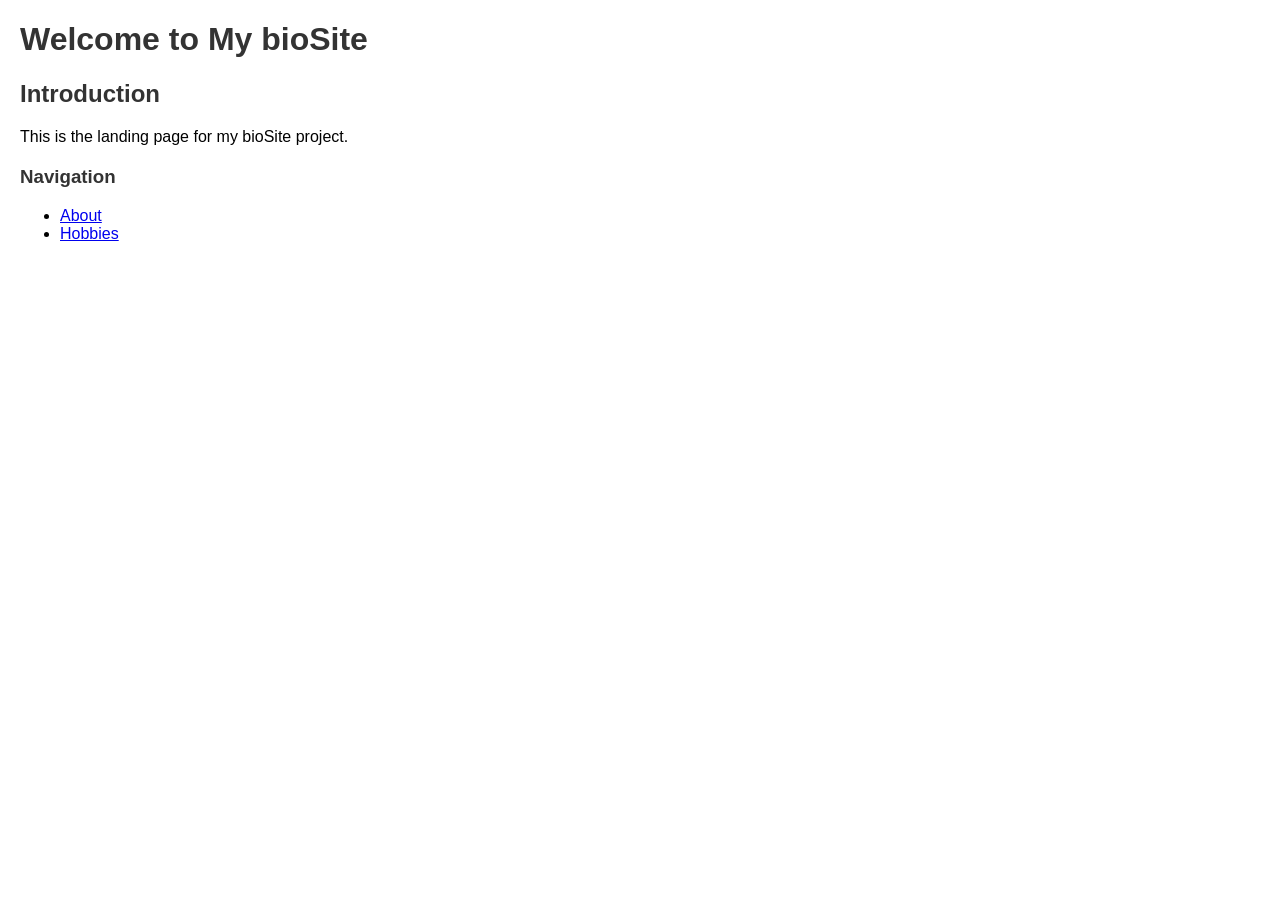
==== index.html @ 1d74eda8 "Added bioSite HTML pages, CSS file, and descriptions" ====
<!--
  Sheridan Dela Cruz
  CSD 340
  Module 6.3
  July 2, 2026
  Description: This page serves as the main landing page for my CSD 340 bioSite Web Development Project. 
-->

<!DOCTYPE html>
<html lang="en">
<head>
  <meta charset="UTF-8">

  <!-- Page title shown in browser tab -->
  <title>bioSite | Home</title>

  <!-- Link to shared CSS file -->
  <link rel="stylesheet" href="styles.css">
</head>
<body>

  <!-- Main page heading -->
  <h1>Welcome to My bioSite</h1>

  <!-- Section introducing the site -->
  <h2>Introduction</h2>
  <div>
    <p>This is the landing page for my bioSite project.</p>
  </div>

  <!-- Navigation section -->
  <h3>Navigation</h3>
  <div>
    <ul>
      <!-- Links to other pages -->
      <li><a href="about.html">About</a></li>
      <li><a href="hobbies.html">Hobbies</a></li>
    </ul>
  </div>

</body>
</html>
---- styles.css ----
/*
  Sheridan Dela Cruz
  CSD 340
  Assignment 6.3
  July 2, 2026
  Description: This stylesheet provides basic layout and typography styling for my CSD 340 bioSite Web Development Project.
*/

body {
  font-family: Arial, sans-serif;
  margin: 20px;
  padding: 0;
}

h1, h2, h3 {
  color: #333;
}

div {
  margin-bottom: 20px;
}
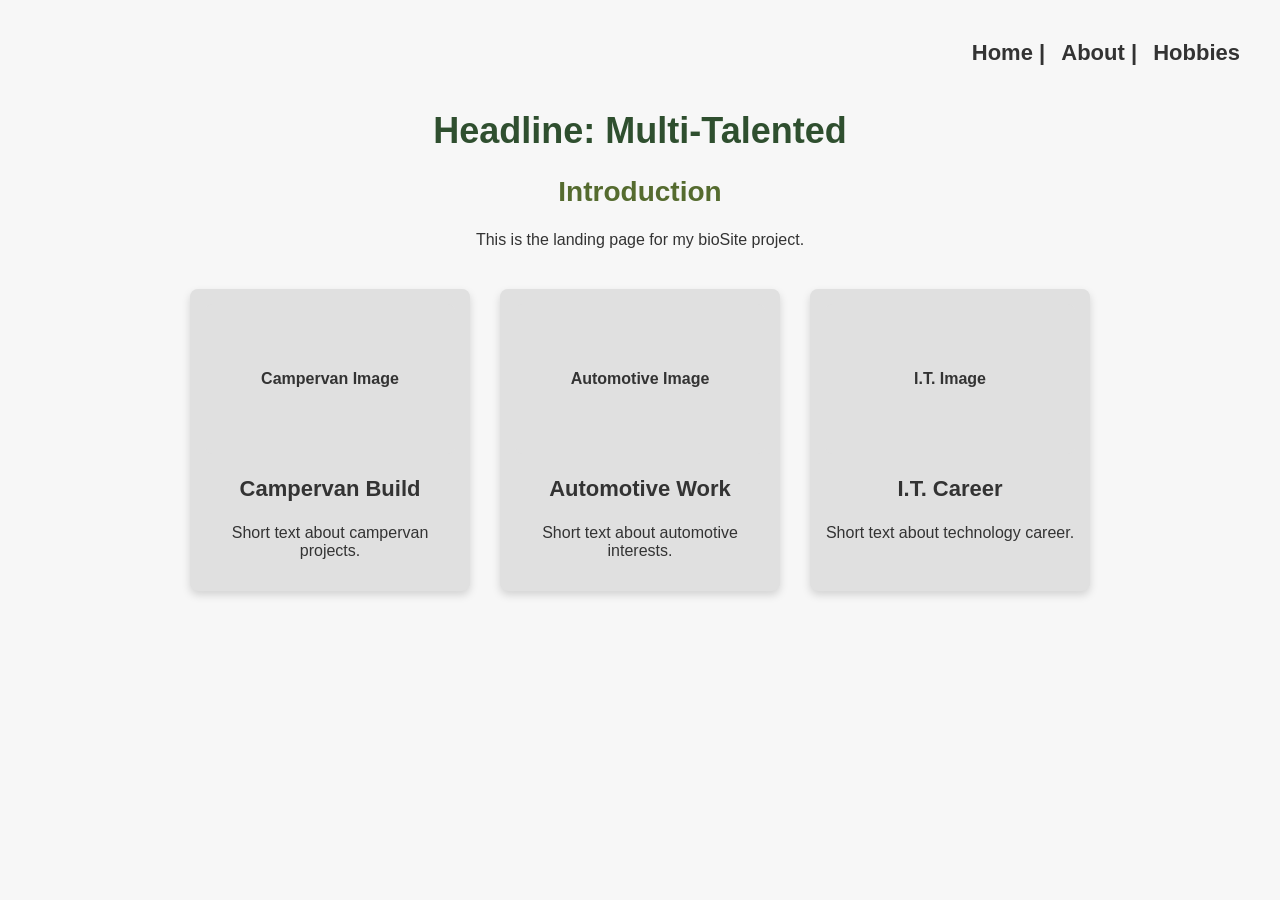
==== commit 8964acbe: "Updated about and hobbies pages; added index card styling for shadow-box consistency" ====
--- a/index.html
+++ b/index.html
@@ -17,26 +17,55 @@
   <!-- Link to shared CSS file -->
   <link rel="stylesheet" href="styles.css">
 </head>
+
 <body>
 
-  <!-- Main page heading -->
-  <h1>Welcome to My bioSite</h1>
+ <!-- Top bar with navigation aligned to the right -->
+  <header class="top-bar">
+    <h3 class="nav">
+      <a href="index.html">Home</a> |
+      <a href="about.html">About</a> |
+      <a href="hobbies.html">Hobbies</a>
+    </h3>
+  </header>
 
-  <!-- Section introducing the site -->
+<main>
+  <!-- Main page heading (headline) below the navigation -->
+  <h1>Headline: Multi-Talented</h1>
+
+  <!-- Introduction section -->
   <h2>Introduction</h2>
   <div>
     <p>This is the landing page for my bioSite project.</p>
   </div>
 
-  <!-- Navigation section -->
-  <h3>Navigation</h3>
-  <div>
-    <ul>
-      <!-- Links to other pages -->
-      <li><a href="about.html">About</a></li>
-      <li><a href="hobbies.html">Hobbies</a></li>
-    </ul>
+<!-- 
+      Image row section
+      Will display three images side-by-side with captions underneath.
+      Images will be added later.
+    -->
+    <section class="image-row">
+
+        <div class="card">
+    <div class="hobby-placeholder">Campervan Image</div>
+    <h3>Campervan Build</h3>
+    <p>Short text about campervan projects.</p>
   </div>
 
+  <div class="card">
+    <div class="hobby-placeholder">Automotive Image</div>
+    <h3>Automotive Work</h3>
+    <p>Short text about automotive interests.</p>
+  </div>
+
+  <div class="card">
+    <div class="hobby-placeholder">I.T. Image</div>
+    <h3>I.T. Career</h3>
+    <p>Short text about technology career.</p>
+  </div>
+
+</section>
+  </main>
+
 </body>
-</html>
+</html>
--- a/styles.css
+++ b/styles.css
@@ -6,16 +6,184 @@
   Description: This stylesheet provides basic layout and typography styling for my CSD 340 bioSite Web Development Project.
 */
 
-body {
-  font-family: Arial, sans-serif;
-  margin: 20px;
-  padding: 0;
+/* Color palette */
+:root {
+  --primary: #2F4F2F;        /* Forest Green */
+  --secondary: #556B2F;      /* Dark Olive */
+  --accent: #C2B280;         /* Soft Sand */
+  --background: #F7F7F7;     /* Light Neutral */
+  --text: #333333;           /* Charcoal */
 }
 
-h1, h2, h3 {
-  color: #333;
+/* Typography */
+body {
+  font-family: 'Lato', sans-serif;
+  font-size: 16px;
+  color: var(--text);
+  background-color: var(--background);
+  margin: 20px;
 }
 
+h1 {
+  font-family: 'Montserrat', sans-serif;
+  font-size: 36px;
+  font-weight: bold;
+  color: var(--primary);
+}
+
+h2 {
+  font-family: 'Montserrat', sans-serif;
+  font-size: 28px;
+  font-weight: bold;
+  color: var(--secondary);
+}
+
+h3 {
+  font-family: 'Montserrat', sans-serif;
+  font-size: 22px;
+  font-weight: 600;
+  color: var(--text);
+}
+
+/* Header layout */
+.top-bar {
+  display: flex;
+  justify-content: flex-end;
+  align-items: center;
+  padding: 20px;
+}
+
+/* Navigation heading */
+.nav {
+  margin: 0;
+}
+
+/* Navigation links */
+.nav a {
+  text-decoration: none;
+  margin-left: 10px;
+  color: var(--text);
+}
+
+/* Main content layout */
+main {
+  text-align: center;
+  margin-top: 20px;
+}
+
+/* About page two-column layout
+  Portrait on the left, bio text on the right. */
+.about-layout {
+  display: flex;
+  justify-content: center;
+  gap: 40px;
+  margin-top: 40px;
+}
+
+/* Portrait placeholder box */
+.portrait-placeholder {
+  width: 250px;
+  height: 300px;
+  background-color: #e0e0e0;
+  display: flex;
+  justify-content: center;
+  align-items: center;
+  font-weight: bold;
+  border-radius: 8px;
+}
+
+/* Bio text block */
+.bio-text {
+  max-width: 400px;
+  text-align: left;
+}
+
+/* Pull quote styling */
+.pull-quote {
+  margin-top: 40px;
+  text-align: center;
+}
+
+.pull-quote blockquote {
+  font-size: 1.3rem;
+  font-style: italic;
+  color: var(--text);
+}
+
+/* Hobbies page layout
+  Displays three hobby cards side-by-side using Flexbox. */
+.hobbies-layout {
+  display: flex;
+  justify-content: center;
+  gap: 40px;
+  margin-top: 40px;
+}
+
+/* Hobby card container */
+.hobby-card {
+  width: 250px;
+  text-align: center;
+}
+
+/* Hobby image placeholder */
+.hobby-placeholder {
+  width: 100%;
+  height: 150px;
+  background-color: #e0e0e0;
+  display: flex;
+  justify-content: center;
+  align-items: center;
+  font-weight: bold;
+  border-radius: 8px;
+  margin-bottom: 10px;
+}
+
+/* 
+  Index page card layout
+  Matches the shadow-box style used on About and Hobbies pages.
+*/
+.card {
+  background-color: #e0e0e0;
+  padding: 15px; 
+  border-radius: 8px;             
+  box-shadow: 0 4px 8px rgba(0,0,0,0.15);
+  text-align: center;             
+}
+
+/* Index page image placeholder. */
+.card img {
+  width: 100%;
+  height: auto;
+  border-radius: 6px;
+  background-color: #ffffff;
+  padding: 5px;
+}
+
+/* Image row layout Displays three image cards side-by-side using Flexbox. */
+.image-row {
+  display: flex;
+  justify-content: center;
+  gap: 30px;
+  margin-top: 40px;
+}
+
+/* Image card containerm */
+.card {
+  text-align: center;
+  width: 250px;
+}
+
+/* Image card shadow background */
+.card img {
+  width: 100%;
+  height: auto;
+  border-radius: 8px;
+  background-color: #e0e0e0;
+  padding: 10px;
+  box-shadow: 0 4px 8px rgba(0,0,0,0.15);
+}
+
+/* Spacing */
 div {
   margin-bottom: 20px;
-}
+}
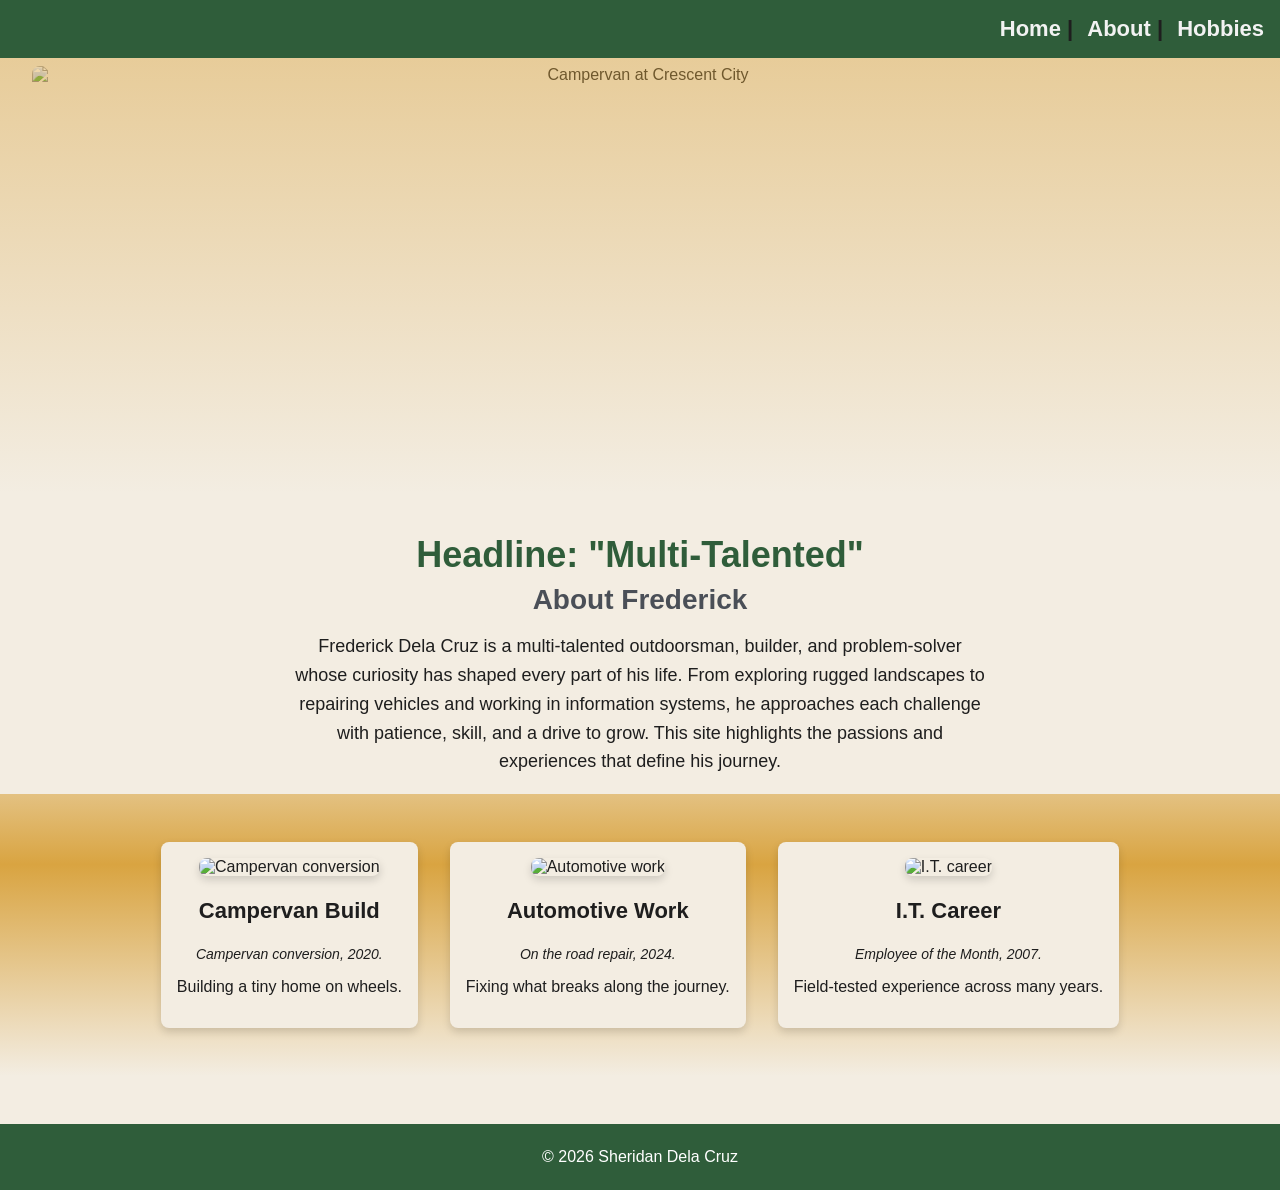
==== commit a726d2f0: "Update HTML pages, CSS, and add Images folder" ====
--- a/index.html
+++ b/index.html
@@ -21,23 +21,32 @@
 <body>
 
  <!-- Top bar with navigation aligned to the right -->
-  <header class="top-bar">
-    <h3 class="nav">
-      <a href="index.html">Home</a> |
-      <a href="about.html">About</a> |
-      <a href="hobbies.html">Hobbies</a>
-    </h3>
-  </header>
+<header class="top-bar">
+  <h3 class="nav">
+    <a href="index.html">Home</a> |
+    <a href="about.html">About</a> |
+    <a href="hobbies.html">Hobbies</a>
+  </h3>
+</header>
+
+<!-- HERO SECTION -->
+  <section class="hero">
+    <img src="images/CrescentCity.jpeg" alt="Campervan at Crescent City">
+  </section>
 
 <main>
+
   <!-- Main page heading (headline) below the navigation -->
-  <h1>Headline: Multi-Talented</h1>
+  <h1>Headline: "Multi-Talented"</h1>
 
   <!-- Introduction section -->
-  <h2>Introduction</h2>
-  <div>
-    <p>This is the landing page for my bioSite project.</p>
-  </div>
+  <h2>About Frederick</h2>
+  <div class="intro-text">
+  <p>
+    Frederick Dela Cruz is a multi‑talented outdoorsman, builder, and problem‑solver whose curiosity has shaped every part of his life. From exploring rugged landscapes to repairing vehicles and working in information systems, he approaches each challenge with patience, skill, and a drive to grow. This site highlights the passions and experiences that define his journey.
+  </p>
+</div>
+
 
 <!-- 
       Image row section
@@ -46,26 +55,32 @@
     -->
     <section class="image-row">
 
-        <div class="card">
-    <div class="hobby-placeholder">Campervan Image</div>
-    <h3>Campervan Build</h3>
-    <p>Short text about campervan projects.</p>
-  </div>
+      <div class="card">
+        <img src="images/CamperVanBuild.jpg" alt="Campervan conversion">
+        <h3>Campervan Build</h3>
+        <p class="caption">Campervan conversion, 2020.</p>
+        <p>Building a tiny home on wheels.</p>
+      </div>
 
-  <div class="card">
-    <div class="hobby-placeholder">Automotive Image</div>
-    <h3>Automotive Work</h3>
-    <p>Short text about automotive interests.</p>
-  </div>
+      <div class="card">
+        <img src="images/AutomotiveWork.jpeg" alt="Automotive work">
+        <h3>Automotive Work</h3>
+        <p class="caption">On the road repair, 2024.</p>
+        <p>Fixing what breaks along the journey.</p>
+      </div>
 
-  <div class="card">
-    <div class="hobby-placeholder">I.T. Image</div>
-    <h3>I.T. Career</h3>
-    <p>Short text about technology career.</p>
-  </div>
+      <div class="card">
+        <img src="images/ITCareer_2.jpeg" alt="I.T. career">
+        <h3>I.T. Career</h3>
+        <p class="caption">Employee of the Month, 2007.</p>
+        <p>Field‑tested experience across many years.</p>
+      </div>
 
-</section>
-  </main>
+    </section>
+
+<footer>
+  <p>&copy; 2026 Sheridan Dela Cruz</p>
+</footer>
 
 </body>
 </html>
--- a/styles.css
+++ b/styles.css
@@ -8,11 +8,34 @@
 
 /* Color palette */
 :root {
-  --primary: #2F4F2F;        /* Forest Green */
-  --secondary: #556B2F;      /* Dark Olive */
-  --accent: #C2B280;         /* Soft Sand */
-  --background: #F7F7F7;     /* Light Neutral */
-  --text: #333333;           /* Charcoal */
+  --primary: #2F5D3A;        /* Forest Green */
+  --secondary: #4A4F57;      /* Slate Gray */
+  --accent: #D9A441;         /* Golden Amber */
+  --background: #F3EDE2;     /* Soft Sand */
+  --text: #1E1E1E;           /* Charcoal */
+}
+
+:root {
+  /* Spacing scale */
+  --space-sm: 8px;
+  --space-md: 16px;
+  --space-lg: 32px;
+  --space-xl: 48px;
+}
+
+/* Make footer stay at bottom */
+html, body {
+  height: 100%;
+  margin: 0;
+}
+
+body {
+  display: flex;
+  flex-direction: column;
+}
+
+main {
+  flex: 1; /* pushes footer down */
 }
 
 /* Typography */
@@ -21,7 +44,7 @@
   font-size: 16px;
   color: var(--text);
   background-color: var(--background);
-  margin: 20px;
+  margin: 0
 }
 
 h1 {
@@ -45,30 +68,189 @@
   color: var(--text);
 }
 
+/* Buttons */
+.primary-btn {
+  background-color: var(--primary);
+  color: white;
+  padding: 12px 24px;
+  border: none;
+  border-radius: 6px;
+  font-family: 'Montserrat', sans-serif;
+  font-weight: 600;
+  cursor: pointer;
+  transition: background-color 0.2s ease;
+}
+
+.primary-btn:hover {
+  background-color: #244a2e; /* Slightly darker forest green */
+}
+
+.secondary-btn {
+  background-color: transparent;
+  color: var(--primary);
+  padding: 12px 24px;
+  border: 2px solid var(--primary);
+  border-radius: 6px;
+  font-family: 'Montserrat', sans-serif;
+  font-weight: 600;
+  cursor: pointer;
+  transition: background-color 0.2s ease;
+}
+
+.secondary-btn:hover {
+  background-color: #e6f2ea; /* Light green tint */
+}
+
+/* Captions / Notes */
+.caption {
+  font-family: 'Lato', sans-serif;
+  font-size: 14px;
+  font-style: italic;
+  color: var(--text);
+  margin-top: 6px;
+}
+
+/* Global layout container */
+.container {
+  max-width: 1100px;
+  margin: 0 auto;
+  padding: var(--space-md);
+}
+
+/* Section spacing utility */
+.section {
+  margin-top: var(--space-md);
+  margin-bottom: var(--space-md);
+}
+
 /* Header layout */
 .top-bar {
   display: flex;
   justify-content: flex-end;
   align-items: center;
-  padding: 20px;
+  padding: var(--space-md); 
+}
+
+header, footer {
+  background-color: var(--primary);
+  color: white;
+  text-align: center;
+}
+
+footer {
+  padding: var(--space-sm) var(--space-sm);
 }
 
 /* Navigation heading */
 .nav {
   margin: 0;
+  color: var(--text);
 }
 
 /* Navigation links */
 .nav a {
   text-decoration: none;
-  margin-left: 10px;
-  color: var(--text);
+  margin-left: var(--space-sm);
+  color: #f2f2f2;
+}
+
+.nav a:hover {
+  text-decoration: underline;
+  color: var(--accent-dark);
+  transition: color 0.2s ease-in-out;
+}
+
+/* HERO SECTION */
+.hero {
+  padding: var(--space-sm) var(--space-lg); 
+  text-align: center;
+  background: linear-gradient(
+    to bottom,
+    var(--accent) 0%,        /* Golden Amber */
+    var(--background) 100%   /* Soft Sand */
+  );
+  color: var(--text-light);
+}
+
+.hero {
+  position: relative;
+}
+
+.hero::after {
+  content: "";
+  position: absolute;
+  inset: 0;
+  pointer-events: none;
+
+  background: linear-gradient(
+    to bottom,
+    rgba(217,164,65,0.45) 0%,   /* Amber tint */
+    rgba(243,237,226,0.0) 100%  /* Fade to sand */
+  );
+}
+
+.hero img {
+  width: 100%;
+  height: 420px; 
+  object-fit: cover;
+  object-position: center 60%;
+  border-radius: 8px;
+  display: block;
+  margin-bottom: 0;
+}
+
+/* Hero text max-width */
+.hero-text {
+  max-width: 700px;
+  margin: 0 auto;
+}
+
+/* Hero background */
+.hero {
+  background: none;
+}
+
+/* Hero typography */
+.hero h1 {
+  font-size: 36px;
+  margin-bottom: var(--space-md);
+}
+
+.hero p {
+  font-size: 1.25rem;
+  line-height: 1.6;
+  margin-bottom: var(--space-lg);
 }
 
 /* Main content layout */
 main {
   text-align: center;
-  margin-top: 20px;
+  margin-top: var(--space-md);
+}
+
+/* Introduction text styling */
+main h1 {
+  margin-bottom: var(--space-sm);
+}
+
+main h2 {
+  margin-top: var(--space-sm);
+  margin-bottom: var(--space-sm);
+}
+
+.intro-text {
+  max-width: 700px;
+  margin: 0 auto;
+  padding-top: var(--space-sm);
+  text-align: center;
+}
+
+.intro-text p {
+  margin-top: 0;
+  font-size: 18px;
+  line-height: 1.6;
+  font-family: 'Lato', sans-serif;
+  color: var(--text);
 }
 
 /* About page two-column layout
@@ -76,8 +258,21 @@
 .about-layout {
   display: flex;
   justify-content: center;
-  gap: 40px;
-  margin-top: 40px;
+  gap: var(--space-lg);
+  margin-top: var(--space-lg);
+}
+
+.about-layout img {
+  width: 100%;
+  height: auto;            /* keeps natural proportions */
+  max-width: 350px;        /* prevents it from becoming too wide */
+  object-fit: contain;     /* no stretching, no cropping */
+  display: block;
+  margin: 0 auto;
+  border: 4px solid #0b3d2e; /* forest green frame */
+  border-radius: 8px;
+  flex-shrink: 0;
+  margin-left: var(--space-sm);
 }
 
 /* Portrait placeholder box */
@@ -90,17 +285,19 @@
   align-items: center;
   font-weight: bold;
   border-radius: 8px;
+  margin-bottom: var(--space-md);
 }
 
 /* Bio text block */
 .bio-text {
-  max-width: 400px;
-  text-align: left;
+  flex: 1;
+  max-width: 650px;
+  padding-right: var(--space-md);
 }
 
 /* Pull quote styling */
 .pull-quote {
-  margin-top: 40px;
+  margin-top: var(--space-lg);
   text-align: center;
 }
 
@@ -115,27 +312,33 @@
 .hobbies-layout {
   display: flex;
   justify-content: center;
-  gap: 40px;
-  margin-top: 40px;
+  gap: var(--space-lg);
+  margin-top: var(--space-lg);
 }
 
 /* Hobby card container */
 .hobby-card {
   width: 250px;
   text-align: center;
+  background-color: var(--background); /* Soft sand */
 }
 
 /* Hobby image placeholder */
 .hobby-placeholder {
   width: 100%;
-  height: 150px;
-  background-color: #e0e0e0;
-  display: flex;
-  justify-content: center;
-  align-items: center;
-  font-weight: bold;
-  border-radius: 8px;
-  margin-bottom: 10px;
+  height: 250px;
+  background-color: var(--background);
+  border-radius: 8px;
+  margin-bottom: var(--space-sm);
+}
+
+.hobby-image {
+  width: 100%;
+  aspect-ratio: 4 / 3;
+  object-fit: cover;
+  background-color: var(--background);
+  border-radius: 8px;
+  display: block;
 }
 
 /* 
@@ -143,34 +346,62 @@
   Matches the shadow-box style used on About and Hobbies pages.
 */
 .card {
-  background-color: #e0e0e0;
-  padding: 15px; 
+  background-color: var(--background); /* soft sand */
+  padding: var(--space-md); 
   border-radius: 8px;             
   box-shadow: 0 4px 8px rgba(0,0,0,0.15);
-  text-align: center;             
+  text-align: center;           
+  max-width: 350px; /* Prevents cards from becoming too wide */
 }
 
 /* Index page image placeholder. */
 .card img {
   width: 100%;
   height: auto;
+  max-height: 350px; 
+  object-fit: cover;
+  object-position: top;
   border-radius: 6px;
-  background-color: #ffffff;
-  padding: 5px;
+  background-color: var(--background);
+  padding: 0;
+  box-shadow: 0 4px 8px rgba(0,0,0,0.15);
 }
 
 /* Image row layout Displays three image cards side-by-side using Flexbox. */
 .image-row {
+  position: relative;
   display: flex;
   justify-content: center;
-  gap: 30px;
-  margin-top: 40px;
-}
-
-/* Image card containerm */
-.card {
-  text-align: center;
-  width: 250px;
+  gap: var(--space-lg);
+  margin-top: var(--space-md);
+  margin-bottom: var(--space-xl);
+
+  background: linear-gradient(
+  to bottom,
+  rgba(217,164,65,0.6) 0%,   /* soft amber */
+  var(--accent) 25%,         /* full amber */
+  var(--background) 100%
+);
+  padding: var(--space-xl) 0;
+}
+
+/* Soft top fade overlay */
+.image-row::before {
+  content: "";
+  position: absolute;
+  top: 0;
+  left: 0;
+  right: 0;
+  height: 40px;
+
+  background: linear-gradient(
+    to bottom,
+    var(--background) 0%,          /* Soft sand */
+    rgba(243,237,226,0) 100%       /* Fade to transparent */
+  );
+
+  z-index: -1; /* Prevents overlay from affecting hero */
+  pointer-events: none;
 }
 
 /* Image card shadow background */
@@ -178,12 +409,11 @@
   width: 100%;
   height: auto;
   border-radius: 8px;
-  background-color: #e0e0e0;
-  padding: 10px;
+  background-color: var(--background) 0%, 
+  padding: var(--space-sm);
   box-shadow: 0 4px 8px rgba(0,0,0,0.15);
 }
 
-/* Spacing */
-div {
-  margin-bottom: 20px;
-}+.card p.caption {
+  margin-top: 6px;
+}
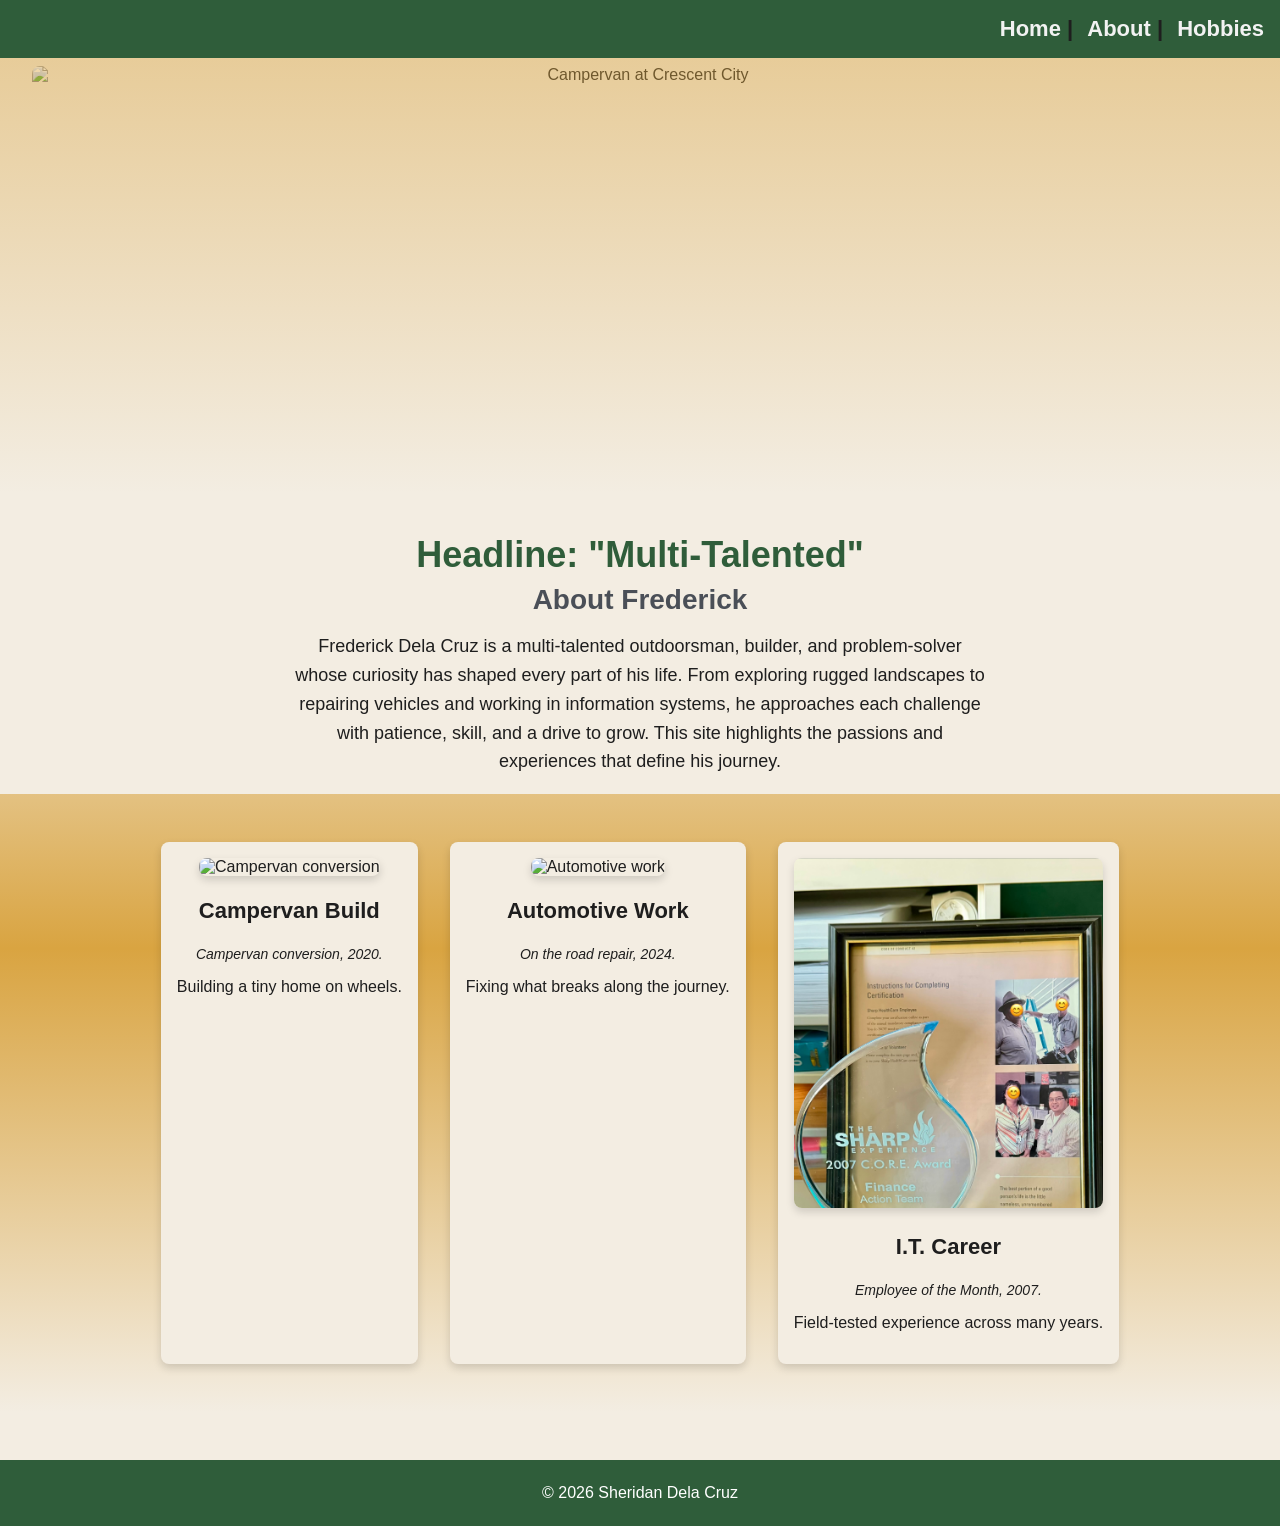
==== commit ffba9124: "Rename image files and update HTML paths" ====
--- a/index.html
+++ b/index.html
@@ -31,7 +31,7 @@
 
 <!-- HERO SECTION -->
   <section class="hero">
-    <img src="images/CrescentCity.jpeg" alt="Campervan at Crescent City">
+    <img src="images/crescentcity.jpeg" alt="Campervan at Crescent City">
   </section>
 
 <main>
@@ -56,21 +56,21 @@
     <section class="image-row">
 
       <div class="card">
-        <img src="images/CamperVanBuild.jpg" alt="Campervan conversion">
+        <img src="images/campervanbuild.jpg" alt="Campervan conversion">
         <h3>Campervan Build</h3>
         <p class="caption">Campervan conversion, 2020.</p>
         <p>Building a tiny home on wheels.</p>
       </div>
 
       <div class="card">
-        <img src="images/AutomotiveWork.jpeg" alt="Automotive work">
+        <img src="images/automotivework.jpeg" alt="Automotive work">
         <h3>Automotive Work</h3>
         <p class="caption">On the road repair, 2024.</p>
         <p>Fixing what breaks along the journey.</p>
       </div>
 
       <div class="card">
-        <img src="images/ITCareer_2.jpeg" alt="I.T. career">
+        <img src="images/itcareer.jpeg" alt="I.T. career">
         <h3>I.T. Career</h3>
         <p class="caption">Employee of the Month, 2007.</p>
         <p>Field‑tested experience across many years.</p>
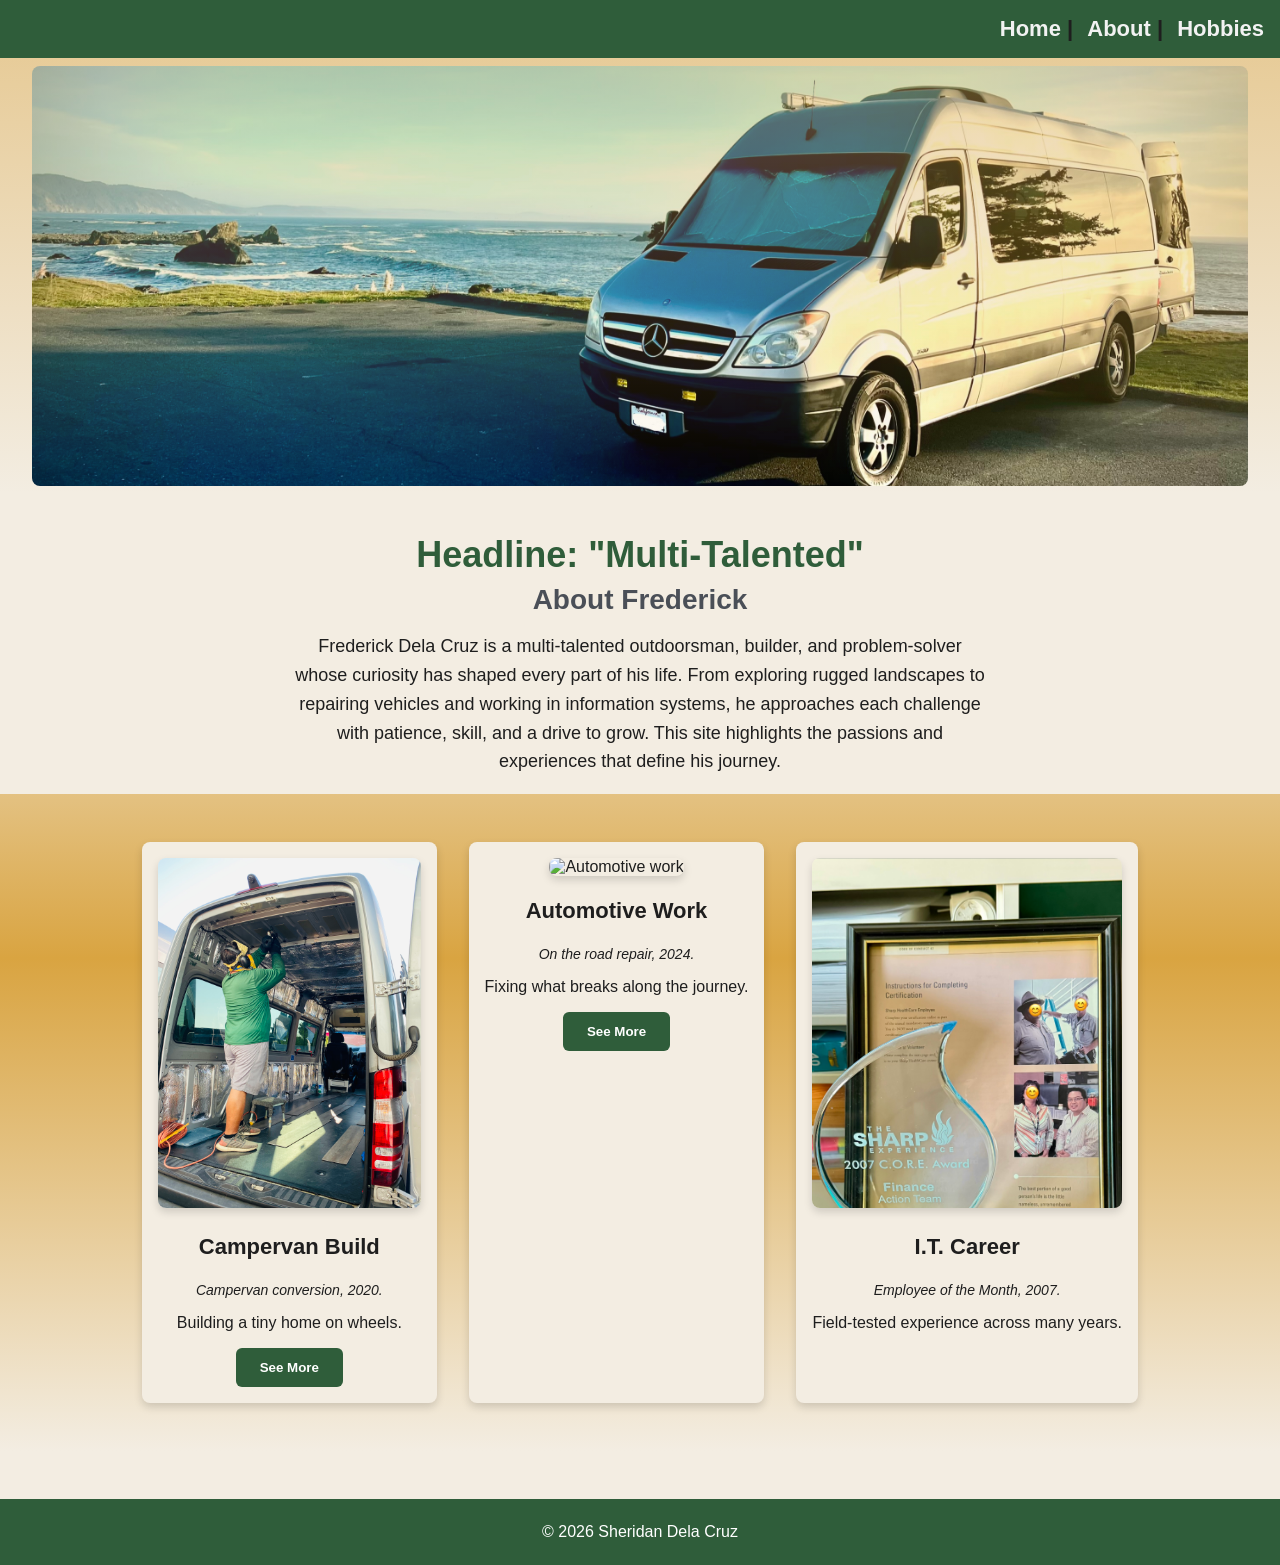
==== commit cc688bdd: "Update index.html image paths" ====
--- a/index.html
+++ b/index.html
@@ -60,6 +60,7 @@
         <h3>Campervan Build</h3>
         <p class="caption">Campervan conversion, 2020.</p>
         <p>Building a tiny home on wheels.</p>
+        <button class="primary-btn">See More</button>
       </div>
 
       <div class="card">
@@ -67,6 +68,7 @@
         <h3>Automotive Work</h3>
         <p class="caption">On the road repair, 2024.</p>
         <p>Fixing what breaks along the journey.</p>
+        <button class="primary-btn">See More</button>
       </div>
 
       <div class="card">
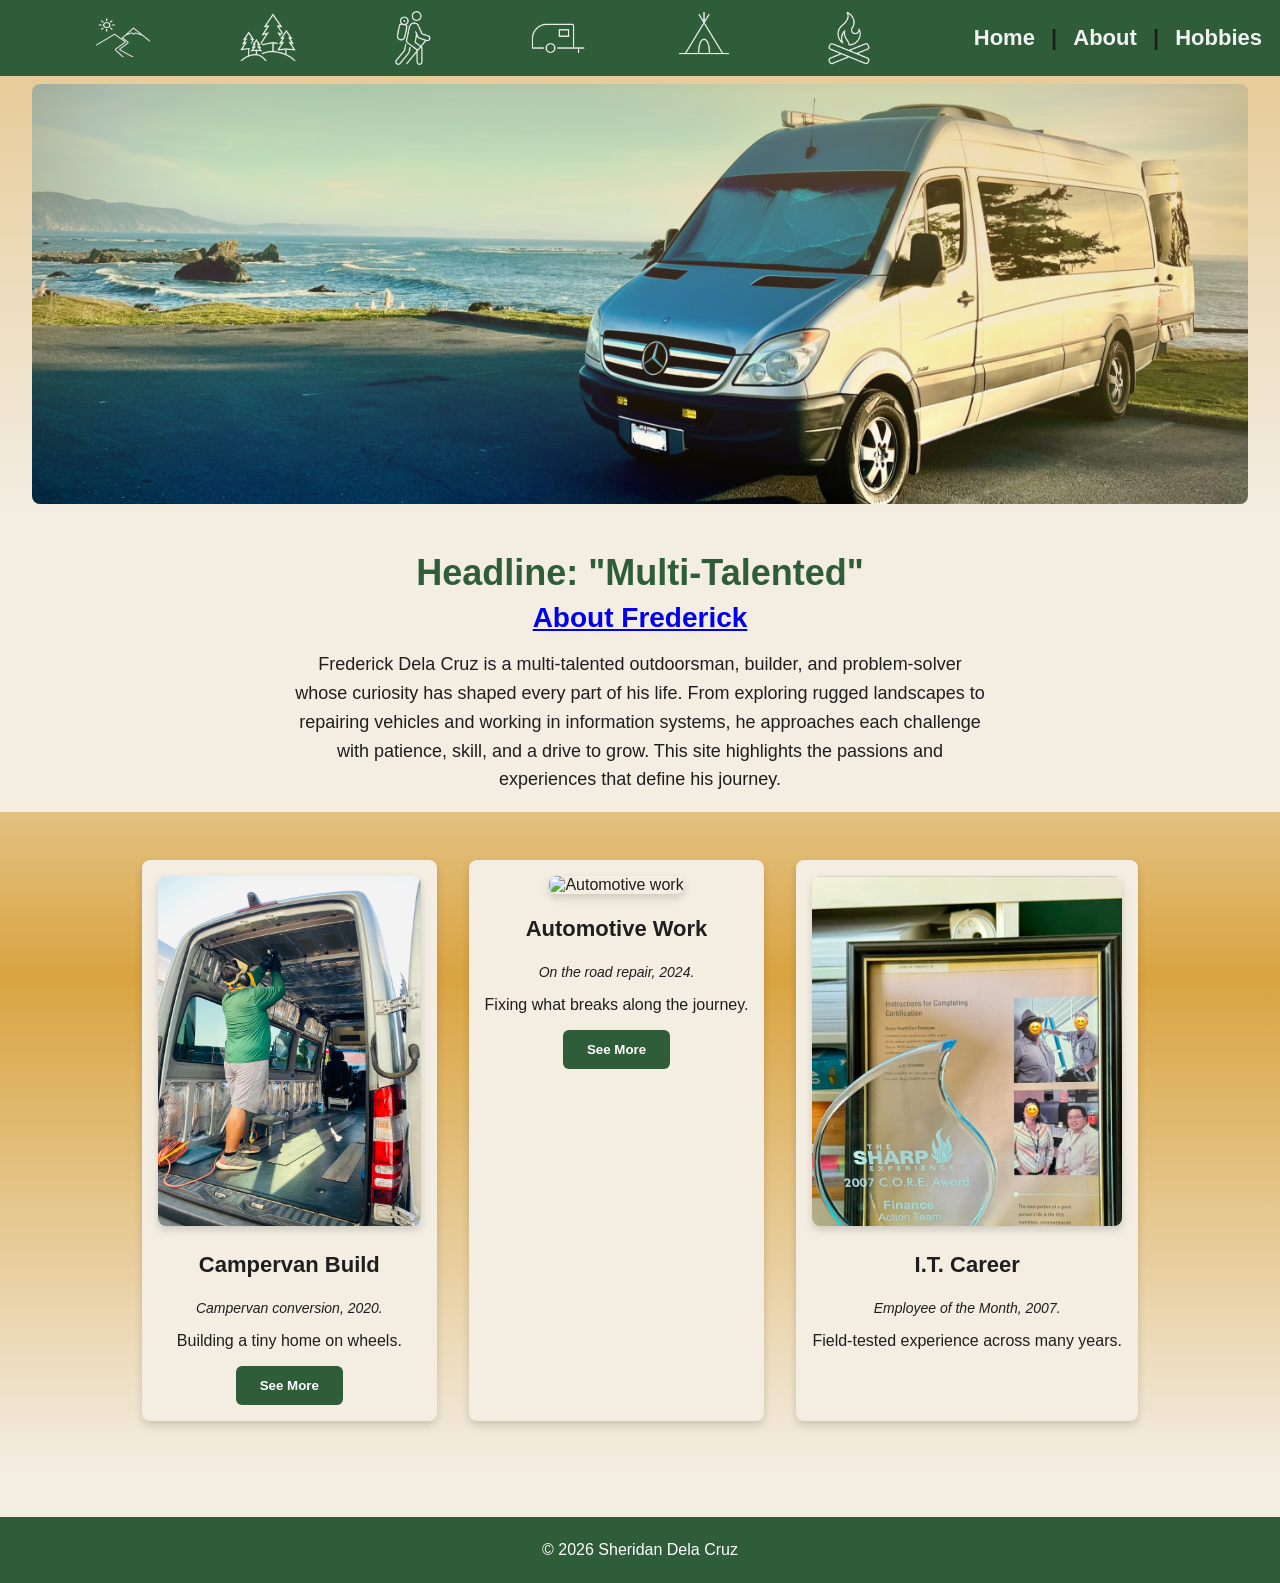
==== commit c63f7018: "Add project files and initial setup" ====
--- a/index.html
+++ b/index.html
@@ -1,8 +1,8 @@
 <!--
   Sheridan Dela Cruz
   CSD 340
-  Module 6.3
-  July 2, 2026
+  Module 9.2
+  July 14, 2026
   Description: This page serves as the main landing page for my CSD 340 bioSite Web Development Project. 
 -->
 
@@ -22,6 +22,15 @@
 
  <!-- Top bar with navigation aligned to the right -->
 <header class="top-bar">
+  <div class="header-left">
+    <img src="images/mountain.png" alt="Mountain icon" class="header-icon">
+    <img src="images/trees.png" alt="Trees icon" class="header-icon">
+    <img src="images/hiker.png" alt="Hiking icon" class="header-icon">
+    <img src="images/camper.png" alt="Camper icon" class="header-icon">
+    <img src="images/tent.png" alt="Tent icon" class="header-icon">
+    <img src="images/fire.png" alt="Fire icon" class="header-icon">
+  </div>
+
   <h3 class="nav">
     <a href="index.html">Home</a> |
     <a href="about.html">About</a> |
@@ -40,13 +49,12 @@
   <h1>Headline: "Multi-Talented"</h1>
 
   <!-- Introduction section -->
-  <h2>About Frederick</h2>
+  <h2><a href="about.html">About Frederick</a></h2>
   <div class="intro-text">
   <p>
     Frederick Dela Cruz is a multi‑talented outdoorsman, builder, and problem‑solver whose curiosity has shaped every part of his life. From exploring rugged landscapes to repairing vehicles and working in information systems, he approaches each challenge with patience, skill, and a drive to grow. This site highlights the passions and experiences that define his journey.
   </p>
 </div>
-
 
 <!-- 
       Image row section
@@ -60,7 +68,7 @@
         <h3>Campervan Build</h3>
         <p class="caption">Campervan conversion, 2020.</p>
         <p>Building a tiny home on wheels.</p>
-        <button class="primary-btn">See More</button>
+        <button class="primary-btn"onclick="location.href='hobbies.html#campervan-gallery'">See More</button>
       </div>
 
       <div class="card">
@@ -68,7 +76,7 @@
         <h3>Automotive Work</h3>
         <p class="caption">On the road repair, 2024.</p>
         <p>Fixing what breaks along the journey.</p>
-        <button class="primary-btn">See More</button>
+        <button class="primary-btn"onclick="location.href='hobbies.html#automotive-gallery'">See More</button>
       </div>
 
       <div class="card">
--- a/styles.css
+++ b/styles.css
@@ -1,8 +1,8 @@
 /*
   Sheridan Dela Cruz
   CSD 340
-  Assignment 6.3
-  July 2, 2026
+  Assignment 9.2
+  July 14, 2026
   Description: This stylesheet provides basic layout and typography styling for my CSD 340 bioSite Web Development Project.
 */
 
@@ -126,9 +126,23 @@
 /* Header layout */
 .top-bar {
   display: flex;
-  justify-content: flex-end;
+  justify-content: space-between;
   align-items: center;
-  padding: var(--space-md); 
+  padding: var(--space-sm); 
+}
+
+.header-left {
+  display: flex;
+  justify-content: space-evenly;
+  align-items: center;
+  flex: 1; /* gives icons room to spread */
+}
+
+.header-left img {
+  width: 60px;
+  height: auto;
+  opacity: 0.9;
+  filter: brightness(0) invert(1);
 }
 
 header, footer {
@@ -150,7 +164,7 @@
 /* Navigation links */
 .nav a {
   text-decoration: none;
-  margin-left: var(--space-sm);
+  margin: 0 10px;
   color: #f2f2f2;
 }
 
@@ -258,6 +272,7 @@
 .about-layout {
   display: flex;
   justify-content: center;
+  align-items: center;  
   gap: var(--space-lg);
   margin-top: var(--space-lg);
 }
@@ -269,10 +284,9 @@
   object-fit: contain;     /* no stretching, no cropping */
   display: block;
   margin: 0 auto;
-  border: 4px solid #0b3d2e; /* forest green frame */
   border-radius: 8px;
   flex-shrink: 0;
-  margin-left: var(--space-sm);
+  margin-left: auto;
 }
 
 /* Portrait placeholder box */
@@ -312,15 +326,19 @@
 .hobbies-layout {
   display: flex;
   justify-content: center;
-  gap: var(--space-lg);
-  margin-top: var(--space-lg);
+  gap: var(--space-xs);
+  flex-wrap: wrap;
 }
 
 /* Hobby card container */
 .hobby-card {
-  width: 250px;
-  text-align: center;
-  background-color: var(--background); /* Soft sand */
+  background-color: var(--background);
+  padding: var(--space-md);
+  border-radius: 8px;
+  box-shadow: 0 4px 8px rgba(0,0,0,0.15);
+  text-align: center;
+  max-width: 350px;
+  margin: 0 auto;
 }
 
 /* Hobby image placeholder */
@@ -333,18 +351,19 @@
 }
 
 .hobby-image {
-  width: 100%;
+  width: auto;
+  max-width: 100%;
   aspect-ratio: 4 / 3;
   object-fit: cover;
   background-color: var(--background);
-  border-radius: 8px;
+  border-radius: 6px;
   display: block;
+  margin-left: auto;
+  margin-right: auto;
 }
 
 /* 
-  Index page card layout
-  Matches the shadow-box style used on About and Hobbies pages.
-*/
+  Index page card layout*/
 .card {
   background-color: var(--background); /* soft sand */
   padding: var(--space-md); 
@@ -357,7 +376,7 @@
 /* Index page image placeholder. */
 .card img {
   width: 100%;
-  height: auto;
+  height: 100%;
   max-height: 350px; 
   object-fit: cover;
   object-position: top;
@@ -417,3 +436,58 @@
 .card p.caption {
   margin-top: 6px;
 }
+
+/* Adds a soft amber glow */
+.glow-block {
+  position: relative;
+  padding: var(--space-xl) 0;
+
+  background: linear-gradient(
+    to bottom,
+    rgba(217,164,65,0.6) 0%,   /* soft amber */
+    var(--accent) 25%,         /* full amber */
+    var(--background) 100%
+  );
+}
+
+.glow-block::before {
+  content: "";
+  position: absolute;
+  top: 0;
+  left: 0;
+  right: 0;
+  height: 40px;
+
+  background: linear-gradient(
+    to bottom,
+    var(--background) 0%,          
+    rgba(243,237,226,0) 100%       
+  );
+
+  z-index: -1;
+  pointer-events: none;
+}
+
+/* Creates a responsive, centered image gallery grid */
+.gallery-layout {
+  display: flex;
+  flex-wrap: wrap;
+  justify-content: center;
+  gap: var(--space-md);
+  padding: var(--space-md);
+}
+
+.gallery-item {
+  width: 300px;
+  height: 300px;
+  overflow: hidden;
+  border-radius: 8px;
+  box-shadow: 0 4px 8px rgba(0,0,0,0.15);
+  background-color: var(--background);
+}
+
+.gallery-item img {
+  width: 100%;
+  height: 100%;
+  object-fit: cover;
+}
